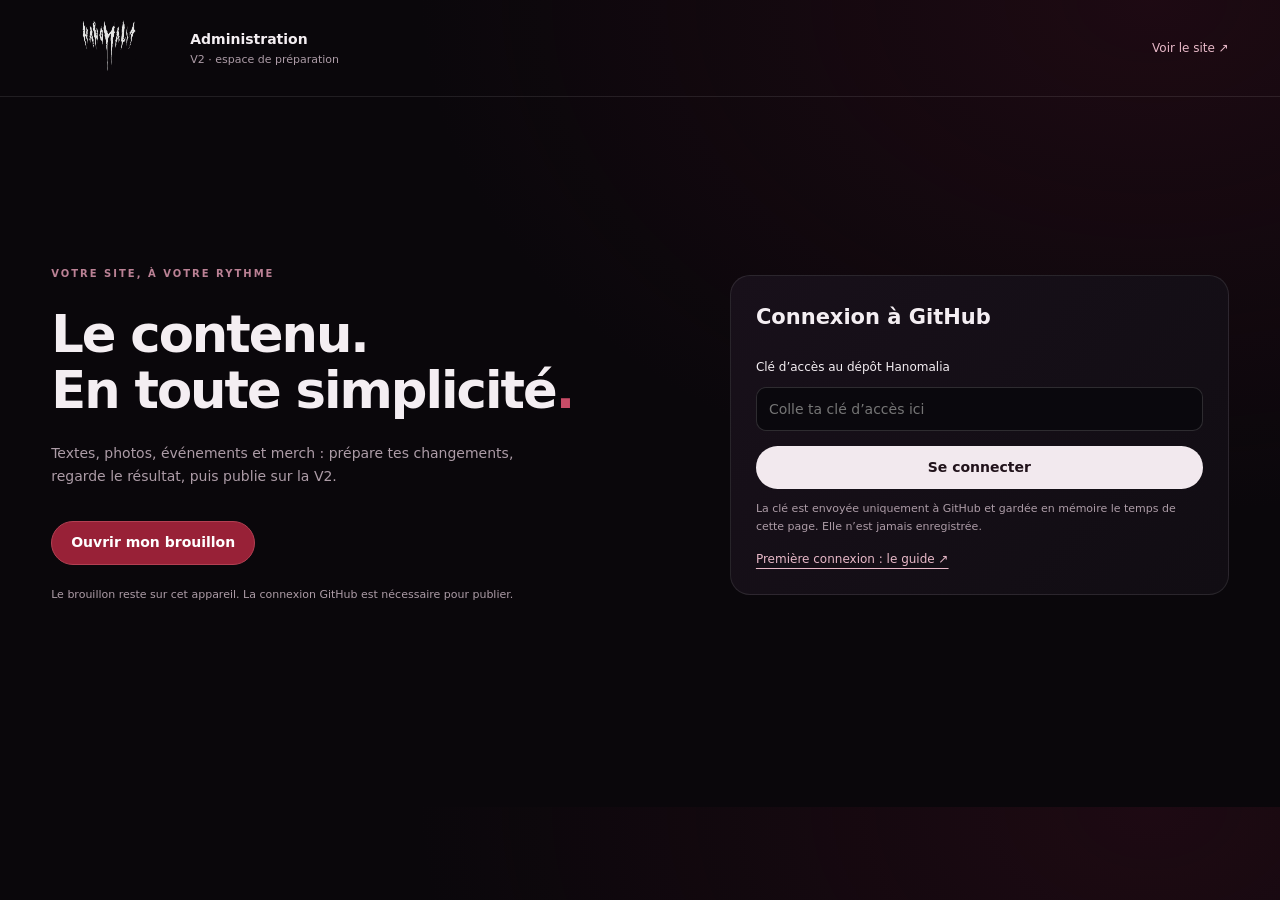
==== admin/index.html @ 66ea124e "Add GitHub-backed content administration with local drafts, previews and atomic V2 publication" ====
<!doctype html><html lang="fr"><head><meta charset="utf-8"><meta name="viewport" content="width=device-width, initial-scale=1"><meta name="robots" content="noindex,nofollow"><meta http-equiv="Content-Security-Policy" content="default-src 'self'; script-src 'self'; style-src 'self'; img-src 'self' data: blob:; connect-src 'self' https://api.github.com; frame-src 'self'; object-src 'none'; base-uri 'none'; form-action 'none'"><title>Administration — HANOMALIA</title><link rel="stylesheet" href="admin.css"><script type="module" src="admin.mjs"></script></head><body>
<header class="admin-header"><a href="../index.html" class="brand"><img src="../assets/logo-horizontal-blanc.png" alt="HANOMALIA"></a><div><strong>Administration</strong><span>V2 · espace de préparation</span></div><a href="../index.html" target="_blank" rel="noopener">Voir le site ↗</a></header>
<main><section id="welcome" class="welcome"><div class="welcome-copy"><p class="eyebrow">VOTRE SITE, À VOTRE RYTHME</p><h1>Le contenu.<br>En toute simplicité<span>.</span></h1><p>Textes, photos, événements et merch : prépare tes changements, regarde le résultat, puis publie sur la V2.</p><button id="open-draft" class="primary">Ouvrir mon brouillon</button><p class="hint">Le brouillon reste sur cet appareil. La connexion GitHub est nécessaire pour publier.</p></div><form id="login-form" class="login-card"><h2>Connexion à GitHub</h2><label for="access-key">Clé d’accès au dépôt Hanomalia</label><input id="access-key" type="password" autocomplete="off" spellcheck="false" placeholder="Colle ta clé d’accès ici" required><button type="submit" class="light">Se connecter</button><p class="hint">La clé est envoyée uniquement à GitHub et gardée en mémoire le temps de cette page. Elle n’est jamais enregistrée.</p><a href="guide.html" target="_blank" rel="noopener">Première connexion : le guide ↗</a><p id="login-error" class="error" role="alert"></p></form></section>
<section id="workspace" hidden><div class="workspace-top"><div><p class="eyebrow">ATELIER HANOMALIA</p><h1 id="section-title">Textes & images</h1><p id="connection-state"></p></div><button id="connect-button" class="outline">Se connecter pour publier</button><button id="logout-button" class="outline" hidden>Se déconnecter</button></div>
<nav class="tabs" aria-label="Rubriques de l’administration"><button data-tab="pages" class="active" aria-pressed="true">Textes & images</button><button data-tab="merch" aria-pressed="false">Merch</button><button data-tab="gallery" aria-pressed="false">Galerie</button></nav>
<div class="action-bar"><button id="save-draft" class="outline">Enregistrer le brouillon</button><button id="preview-button" class="outline">Prévisualiser</button><button id="publish-button" class="primary" disabled>Publier sur la V2</button><span id="save-status" role="status" aria-live="polite"></span></div>
<p id="workspace-error" class="error" role="alert"></p><div id="editor"></div>
<details class="backup-tools"><summary>Sauvegardes et récupération</summary><p>Exporte une copie pour garder ton brouillon et ses nouvelles images sur ton ordinateur.</p><button id="export-button" class="outline">Exporter une sauvegarde</button><label class="file-label">Importer une sauvegarde<input id="import-backup" type="file" accept="application/json,.json"></label><button id="reload-remote" class="outline">Recharger la version GitHub</button><a href="guide.html" target="_blank" rel="noopener">Guide d’utilisation ↗</a></details></section>
<p id="initial-error" class="error" role="alert"></p>
</main>
<dialog id="preview-dialog" class="preview-dialog"><div class="preview-toolbar"><label for="preview-page">Page</label><select id="preview-page"><option value="index.html">Accueil</option><option value="groupe.html">Le groupe</option><option value="membres.html">Membres</option><option value="live.html">Nos titres</option><option value="merch.html">Merch</option><option value="galerie.html">Galerie</option></select><button id="preview-refresh" class="outline">Actualiser l’aperçu</button><button id="preview-close" class="light">Fermer</button></div><iframe id="preview-frame" title="Aperçu du brouillon" sandbox="allow-scripts allow-same-origin"></iframe></dialog>
</body></html>
---- admin/admin.css ----
:root{color-scheme:dark;--bg:#0a070b;--panel:#151017;--line:#ffffff18;--muted:#ad9ca7;--red:#a42036;--white:#f4eef2}*{box-sizing:border-box}body{margin:0;background:radial-gradient(ellipse at 90% 0,#3b0e1e66,transparent 45%),var(--bg);color:var(--white);font:14px/1.6 system-ui,-apple-system,Segoe UI,sans-serif}a{color:#e8b9c8;text-underline-offset:5px}button,input,textarea,select{font:inherit}button,.file-label{cursor:pointer}button{border-radius:30px;padding:11px 19px;border:1px solid var(--line);font-weight:650;line-height:1.4}button:hover:not(:disabled){filter:brightness(1.16)}button:disabled{opacity:.4;cursor:not-allowed}a:focus-visible,button:focus-visible,input:focus-visible,textarea:focus-visible,select:focus-visible,summary:focus-visible{outline:2px solid #e8849c;outline-offset:4px}[hidden]{display:none!important}.primary{background:#982137;color:white;border-color:#b34053}.light{background:#f2e9ee;color:#21131b}.outline{background:#ffffff06;color:#eee0e8}.admin-header{display:flex;align-items:center;gap:24px;padding:18px 4vw;border-bottom:1px solid var(--line)}.admin-header .brand img{width:115px;height:54px;object-fit:contain}.admin-header>div{display:flex;flex-direction:column}.admin-header>div span{font-size:11px;color:var(--muted)}.admin-header>a:last-child{margin-left:auto;font-size:12px;text-decoration:none}main{max-width:1280px;margin:auto;padding:45px 4vw 80px}.welcome{min-height:65vh;display:grid;grid-template-columns:1.2fr 1fr;gap:80px;align-items:center}.eyebrow{font-size:10px;letter-spacing:2px;color:#bb8195;font-weight:650}.welcome h1{font-size:clamp(36px,4vw,58px);line-height:1.1;letter-spacing:-2px;margin:24px 0}.welcome h1 span{color:#c84c67}.welcome-copy>p:not(.eyebrow){color:var(--muted);max-width:500px}.welcome-copy>button{margin:20px 0 10px}.hint{font-size:11px;color:var(--muted)}.login-card,.card,.field-group,.backup-tools{background:linear-gradient(135deg,#18101a,#110d13);border:1px solid var(--line);border-radius:20px;padding:25px}.login-card h2{margin:0 0 24px}.login-card label{display:block;margin-bottom:9px;font-size:12px}.login-card>button{width:100%;margin-top:15px}.login-card>a{font-size:12px}input,textarea,select{border:1px solid #ffffff25;border-radius:10px;background:#0a080d;color:#f2eaf0;padding:10px 12px;width:100%;min-width:0}textarea{min-height:88px;resize:vertical}input[type=checkbox]{width:18px;height:18px;accent-color:#a42036}.workspace-top{display:flex;align-items:center;gap:18px;margin-bottom:28px}.workspace-top>div{flex:1}.workspace-top h1{font-size:34px;line-height:1.2;margin:8px 0}.workspace-top p:last-child{font-size:12px;color:var(--muted)}.tabs{display:flex;gap:10px;padding-bottom:20px;border-bottom:1px solid var(--line);margin-bottom:22px}.tabs button{background:transparent;color:var(--muted)}.tabs button.active{background:#59132455;color:white;border-color:#a33950}.action-bar{display:flex;gap:10px;align-items:center;flex-wrap:wrap;margin-bottom:30px}.action-bar>span{font-size:11px;color:#c2a5b2}.page-selector{display:flex;align-items:center;gap:20px;margin-bottom:25px}.page-selector select{max-width:350px}.editor-note{font-size:12px;color:var(--muted);margin-bottom:25px}.field-group{margin:0 0 16px}.field-group>summary{font-weight:700;cursor:pointer;list-style-position:outside;margin-left:10px}.field-group[open]>summary{margin-bottom:25px}.field{display:flex;flex-direction:column;gap:8px;margin:0 0 20px;min-width:0}.field>span{font-size:12px;color:#cdbcc6}.field:last-child{margin-bottom:0}.check-field{display:flex;align-items:center;gap:10px;margin:14px 0;color:#cdbcc6;font-size:12px}.media-editor{display:grid;grid-template-columns:110px minmax(0,1fr);gap:20px;align-items:start;margin-bottom:20px}.media-editor img,.no-image{width:110px;height:130px;object-fit:cover;border-radius:12px;background:#09070b;border:1px solid var(--line)}.no-image{display:grid;place-items:center;text-align:center;color:var(--muted);font-size:11px;padding:8px}.media-editor .media-controls{min-width:0}.media-editor details{font-size:11px;color:var(--muted);margin-top:14px}.media-editor details input{margin-top:10px}.file-label{display:inline-flex;align-items:center;gap:12px;border:1px solid #ffffff29;border-radius:25px;padding:8px 14px;color:#e6c6d5;font-size:12px;flex-wrap:wrap}.file-label input{width:210px;padding:0;border:0;background:none;font-size:10px}.cards-list{display:grid;gap:22px}.card-top{display:flex;align-items:center;justify-content:space-between;gap:20px;margin-bottom:24px}.card-top h2{font-size:23px;margin:0;letter-spacing:-.4px}.small-actions{display:flex;gap:7px;flex-shrink:0}.small-actions button{padding:7px 12px;font-size:11px;background:#ffffff05;color:#d6b8c7}.small-actions .danger{color:#eb94a9}.two-columns{display:grid;grid-template-columns:1fr 1fr;gap:0 20px}.add-button{margin:22px 0}.album-photo-grid{display:grid;grid-template-columns:repeat(3,minmax(0,1fr));gap:15px;margin-top:22px}.photo-edit{border:1px solid var(--line);border-radius:14px;padding:13px;background:#08070b}.photo-edit>img{width:100%;height:165px;object-fit:cover;border-radius:9px;margin-bottom:13px}.photo-edit .field{margin-bottom:12px}.photo-edit input{font-size:11px;padding:8px}.photo-edit .small-actions{margin-bottom:12px}.photo-edit .file-label{font-size:10px;padding:6px 9px}.photo-edit .file-label input{width:100%;max-width:170px}.backup-tools{margin-top:40px;font-size:12px;color:var(--muted)}.backup-tools>summary{cursor:pointer;color:#ead8e2}.backup-tools button,.backup-tools .file-label{margin:10px 10px 10px 0}.error{color:#ffadc0;white-space:pre-line}.error:empty{display:none}.preview-dialog{width:96vw;height:94vh;max-width:none;max-height:none;border:1px solid #ffffff22;border-radius:20px;padding:0;background:#0b080d;color:white}.preview-dialog[open]{display:flex;flex-direction:column}.preview-dialog::backdrop{background:#000d}.preview-toolbar{display:flex;align-items:center;gap:12px;padding:13px 18px}.preview-toolbar select{max-width:240px}.preview-toolbar button:last-child{margin-left:auto}.preview-dialog iframe{width:100%;flex:1;min-height:0;border:0;background:#080608}.guide{max-width:800px}.guide h1{font-size:36px;line-height:1.2}.guide h2{margin-top:36px}.guide li{margin-bottom:12px}.guide code{color:#f1bacb}.busy{opacity:.65;pointer-events:none}cms-text{white-space:pre-line}
@media(max-width:800px){.welcome{grid-template-columns:1fr;gap:30px}.welcome h1{font-size:42px}.workspace-top{flex-wrap:wrap}.workspace-top>div{flex-basis:100%}.tabs{gap:7px}.tabs button{padding:9px 13px;font-size:12px}.album-photo-grid{grid-template-columns:1fr 1fr}.two-columns{grid-template-columns:1fr}.preview-toolbar{flex-wrap:wrap}.preview-toolbar button{font-size:11px;padding:8px 12px}.card-top{align-items:flex-start;flex-direction:column}.action-bar button{font-size:11px}.admin-header{gap:14px}.admin-header .brand img{width:80px}.admin-header>a:last-child{font-size:10px}}
@media(max-width:460px){main{padding-top:26px}.album-photo-grid{grid-template-columns:1fr}.media-editor{grid-template-columns:80px minmax(0,1fr);gap:12px}.media-editor img,.no-image{width:80px;height:105px}.file-label input{width:140px}.card,.field-group{padding:18px}.backup-tools{padding:18px}.workspace-top h1{font-size:29px}.preview-toolbar label{font-size:11px}.preview-toolbar select{max-width:160px}}
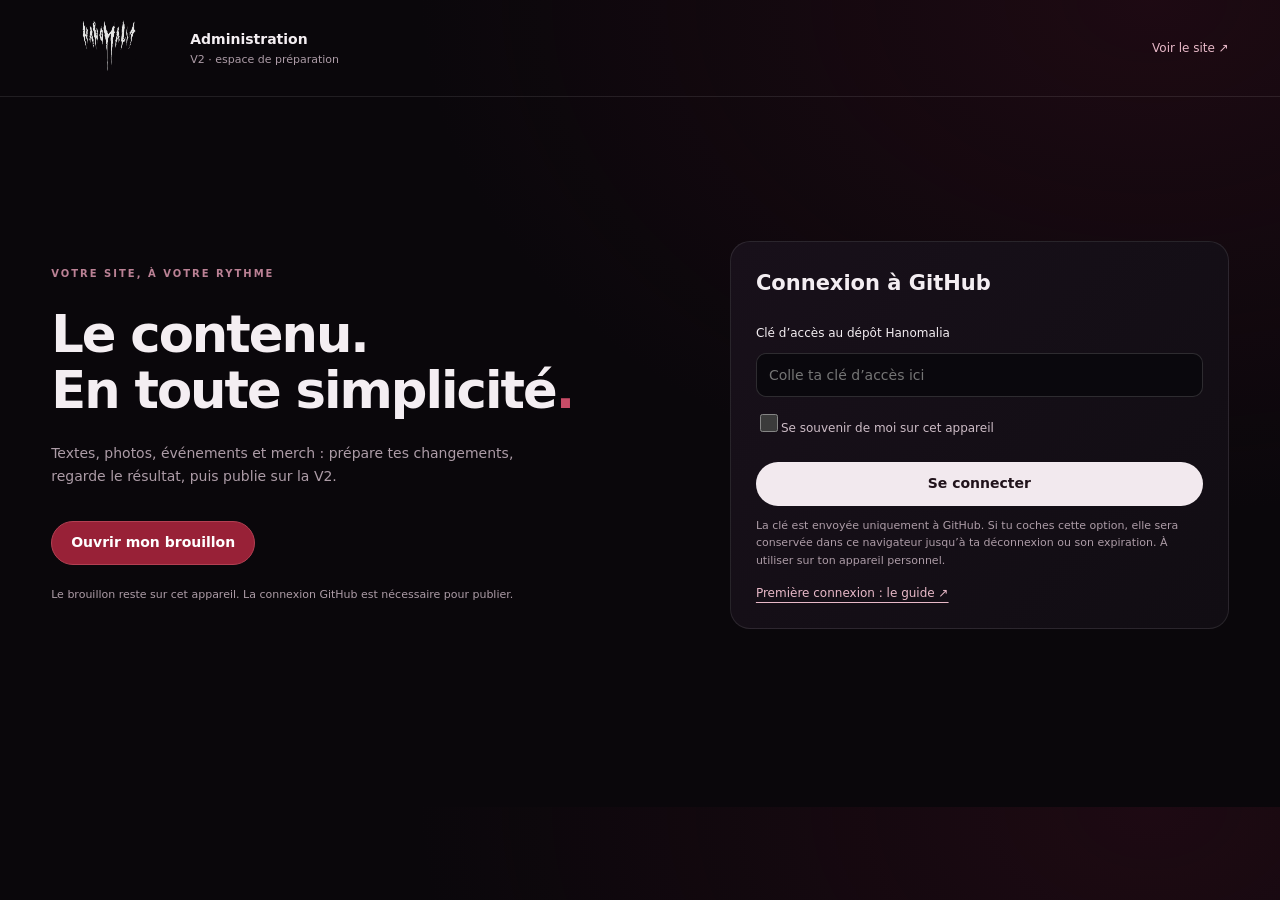
==== commit 25cc8f4c: "Remember GitHub admin login on this device with explicit opt-in and logout cleanup" ====
--- a/admin/index.html
+++ b/admin/index.html
@@ -1,12 +1,12 @@
-<!doctype html><html lang="fr"><head><meta charset="utf-8"><meta name="viewport" content="width=device-width, initial-scale=1"><meta name="robots" content="noindex,nofollow"><meta http-equiv="Content-Security-Policy" content="default-src 'self'; script-src 'self'; style-src 'self'; img-src 'self' data: blob:; connect-src 'self' https://api.github.com; frame-src 'self'; object-src 'none'; base-uri 'none'; form-action 'none'"><title>Administration — HANOMALIA</title><link rel="stylesheet" href="admin.css"><script type="module" src="admin.mjs"></script></head><body>
-<header class="admin-header"><a href="../index.html" class="brand"><img src="../assets/logo-horizontal-blanc.png" alt="HANOMALIA"></a><div><strong>Administration</strong><span>V2 · espace de préparation</span></div><a href="../index.html" target="_blank" rel="noopener">Voir le site ↗</a></header>
-<main><section id="welcome" class="welcome"><div class="welcome-copy"><p class="eyebrow">VOTRE SITE, À VOTRE RYTHME</p><h1>Le contenu.<br>En toute simplicité<span>.</span></h1><p>Textes, photos, événements et merch : prépare tes changements, regarde le résultat, puis publie sur la V2.</p><button id="open-draft" class="primary">Ouvrir mon brouillon</button><p class="hint">Le brouillon reste sur cet appareil. La connexion GitHub est nécessaire pour publier.</p></div><form id="login-form" class="login-card"><h2>Connexion à GitHub</h2><label for="access-key">Clé d’accès au dépôt Hanomalia</label><input id="access-key" type="password" autocomplete="off" spellcheck="false" placeholder="Colle ta clé d’accès ici" required><button type="submit" class="light">Se connecter</button><p class="hint">La clé est envoyée uniquement à GitHub et gardée en mémoire le temps de cette page. Elle n’est jamais enregistrée.</p><a href="guide.html" target="_blank" rel="noopener">Première connexion : le guide ↗</a><p id="login-error" class="error" role="alert"></p></form></section>
-<section id="workspace" hidden><div class="workspace-top"><div><p class="eyebrow">ATELIER HANOMALIA</p><h1 id="section-title">Textes & images</h1><p id="connection-state"></p></div><button id="connect-button" class="outline">Se connecter pour publier</button><button id="logout-button" class="outline" hidden>Se déconnecter</button></div>
-<nav class="tabs" aria-label="Rubriques de l’administration"><button data-tab="pages" class="active" aria-pressed="true">Textes & images</button><button data-tab="merch" aria-pressed="false">Merch</button><button data-tab="gallery" aria-pressed="false">Galerie</button></nav>
-<div class="action-bar"><button id="save-draft" class="outline">Enregistrer le brouillon</button><button id="preview-button" class="outline">Prévisualiser</button><button id="publish-button" class="primary" disabled>Publier sur la V2</button><span id="save-status" role="status" aria-live="polite"></span></div>
-<p id="workspace-error" class="error" role="alert"></p><div id="editor"></div>
-<details class="backup-tools"><summary>Sauvegardes et récupération</summary><p>Exporte une copie pour garder ton brouillon et ses nouvelles images sur ton ordinateur.</p><button id="export-button" class="outline">Exporter une sauvegarde</button><label class="file-label">Importer une sauvegarde<input id="import-backup" type="file" accept="application/json,.json"></label><button id="reload-remote" class="outline">Recharger la version GitHub</button><a href="guide.html" target="_blank" rel="noopener">Guide d’utilisation ↗</a></details></section>
-<p id="initial-error" class="error" role="alert"></p>
-</main>
-<dialog id="preview-dialog" class="preview-dialog"><div class="preview-toolbar"><label for="preview-page">Page</label><select id="preview-page"><option value="index.html">Accueil</option><option value="groupe.html">Le groupe</option><option value="membres.html">Membres</option><option value="live.html">Nos titres</option><option value="merch.html">Merch</option><option value="galerie.html">Galerie</option></select><button id="preview-refresh" class="outline">Actualiser l’aperçu</button><button id="preview-close" class="light">Fermer</button></div><iframe id="preview-frame" title="Aperçu du brouillon" sandbox="allow-scripts allow-same-origin"></iframe></dialog>
-</body></html>
+<!doctype html><html lang="fr"><head><meta charset="utf-8"><meta name="viewport" content="width=device-width, initial-scale=1"><meta name="robots" content="noindex,nofollow"><meta http-equiv="Content-Security-Policy" content="default-src 'self'; script-src 'self'; style-src 'self'; img-src 'self' data: blob:; connect-src 'self' https://api.github.com; frame-src 'self'; object-src 'none'; base-uri 'none'; form-action 'none'"><title>Administration — HANOMALIA</title><link rel="stylesheet" href="admin.css"><script type="module" src="admin.mjs"></script></head><body>
+<header class="admin-header"><a href="../index.html" class="brand"><img src="../assets/logo-horizontal-blanc.png" alt="HANOMALIA"></a><div><strong>Administration</strong><span>V2 · espace de préparation</span></div><a href="../index.html" target="_blank" rel="noopener">Voir le site ↗</a></header>
+<main><section id="welcome" class="welcome"><div class="welcome-copy"><p class="eyebrow">VOTRE SITE, À VOTRE RYTHME</p><h1>Le contenu.<br>En toute simplicité<span>.</span></h1><p>Textes, photos, événements et merch : prépare tes changements, regarde le résultat, puis publie sur la V2.</p><button id="open-draft" class="primary">Ouvrir mon brouillon</button><p class="hint">Le brouillon reste sur cet appareil. La connexion GitHub est nécessaire pour publier.</p></div><form id="login-form" class="login-card"><h2>Connexion à GitHub</h2><label for="access-key">Clé d’accès au dépôt Hanomalia</label><input id="access-key" type="password" autocomplete="off" spellcheck="false" placeholder="Colle ta clé d’accès ici" required><label class="check-field"><input id="remember-key" type="checkbox"><span>Se souvenir de moi sur cet appareil</span></label><button type="submit" class="light">Se connecter</button><p class="hint">La clé est envoyée uniquement à GitHub. Si tu coches cette option, elle sera conservée dans ce navigateur jusqu’à ta déconnexion ou son expiration. À utiliser sur ton appareil personnel.</p><a href="guide.html" target="_blank" rel="noopener">Première connexion : le guide ↗</a><button id="retry-saved-login" type="button" class="outline" hidden>Réessayer la connexion mémorisée</button><button id="forget-key" type="button" class="outline" hidden>Oublier la clé sur cet appareil</button><p id="login-error" class="error" role="alert"></p></form></section>
+<section id="workspace" hidden><div class="workspace-top"><div><p class="eyebrow">ATELIER HANOMALIA</p><h1 id="section-title">Textes & images</h1><p id="connection-state"></p></div><button id="connect-button" class="outline">Se connecter pour publier</button><button id="logout-button" class="outline" hidden>Se déconnecter</button></div>
+<nav class="tabs" aria-label="Rubriques de l’administration"><button data-tab="pages" class="active" aria-pressed="true">Textes & images</button><button data-tab="merch" aria-pressed="false">Merch</button><button data-tab="gallery" aria-pressed="false">Galerie</button><button data-tab="versions" aria-pressed="false">Versions</button></nav>
+<div class="action-bar"><button id="save-draft" class="outline">Enregistrer le brouillon</button><button id="preview-button" class="outline">Prévisualiser</button><button id="publish-button" class="primary" disabled>Publier sur la V2</button><span id="save-status" role="status" aria-live="polite"></span></div>
+<p id="workspace-error" class="error" role="alert"></p><div id="editor"></div>
+<details class="backup-tools"><summary>Sauvegardes et récupération</summary><p>Exporte une copie pour garder ton brouillon et ses nouvelles images sur ton ordinateur.</p><button id="export-button" class="outline">Exporter une sauvegarde</button><label class="file-label">Importer une sauvegarde<input id="import-backup" type="file" accept="application/json,.json"></label><button id="reload-remote" class="outline">Recharger la version GitHub</button><a href="guide.html" target="_blank" rel="noopener">Guide d’utilisation ↗</a></details></section>
+<p id="initial-error" class="error" role="alert"></p>
+</main>
+<dialog id="preview-dialog" class="preview-dialog"><div class="preview-toolbar"><label for="preview-page">Page</label><select id="preview-page"><option value="index.html">Accueil</option><option value="groupe.html">Le groupe</option><option value="membres.html">Membres</option><option value="live.html">Nos titres</option><option value="merch.html">Merch</option><option value="galerie.html">Galerie</option></select><button id="preview-refresh" class="outline">Actualiser l’aperçu</button><button id="preview-close" class="light">Fermer</button></div><iframe id="preview-frame" title="Aperçu du brouillon" sandbox="allow-scripts allow-same-origin"></iframe></dialog>
+</body></html>
--- a/admin/admin.css
+++ b/admin/admin.css
@@ -1,3 +1,5 @@
-:root{color-scheme:dark;--bg:#0a070b;--panel:#151017;--line:#ffffff18;--muted:#ad9ca7;--red:#a42036;--white:#f4eef2}*{box-sizing:border-box}body{margin:0;background:radial-gradient(ellipse at 90% 0,#3b0e1e66,transparent 45%),var(--bg);color:var(--white);font:14px/1.6 system-ui,-apple-system,Segoe UI,sans-serif}a{color:#e8b9c8;text-underline-offset:5px}button,input,textarea,select{font:inherit}button,.file-label{cursor:pointer}button{border-radius:30px;padding:11px 19px;border:1px solid var(--line);font-weight:650;line-height:1.4}button:hover:not(:disabled){filter:brightness(1.16)}button:disabled{opacity:.4;cursor:not-allowed}a:focus-visible,button:focus-visible,input:focus-visible,textarea:focus-visible,select:focus-visible,summary:focus-visible{outline:2px solid #e8849c;outline-offset:4px}[hidden]{display:none!important}.primary{background:#982137;color:white;border-color:#b34053}.light{background:#f2e9ee;color:#21131b}.outline{background:#ffffff06;color:#eee0e8}.admin-header{display:flex;align-items:center;gap:24px;padding:18px 4vw;border-bottom:1px solid var(--line)}.admin-header .brand img{width:115px;height:54px;object-fit:contain}.admin-header>div{display:flex;flex-direction:column}.admin-header>div span{font-size:11px;color:var(--muted)}.admin-header>a:last-child{margin-left:auto;font-size:12px;text-decoration:none}main{max-width:1280px;margin:auto;padding:45px 4vw 80px}.welcome{min-height:65vh;display:grid;grid-template-columns:1.2fr 1fr;gap:80px;align-items:center}.eyebrow{font-size:10px;letter-spacing:2px;color:#bb8195;font-weight:650}.welcome h1{font-size:clamp(36px,4vw,58px);line-height:1.1;letter-spacing:-2px;margin:24px 0}.welcome h1 span{color:#c84c67}.welcome-copy>p:not(.eyebrow){color:var(--muted);max-width:500px}.welcome-copy>button{margin:20px 0 10px}.hint{font-size:11px;color:var(--muted)}.login-card,.card,.field-group,.backup-tools{background:linear-gradient(135deg,#18101a,#110d13);border:1px solid var(--line);border-radius:20px;padding:25px}.login-card h2{margin:0 0 24px}.login-card label{display:block;margin-bottom:9px;font-size:12px}.login-card>button{width:100%;margin-top:15px}.login-card>a{font-size:12px}input,textarea,select{border:1px solid #ffffff25;border-radius:10px;background:#0a080d;color:#f2eaf0;padding:10px 12px;width:100%;min-width:0}textarea{min-height:88px;resize:vertical}input[type=checkbox]{width:18px;height:18px;accent-color:#a42036}.workspace-top{display:flex;align-items:center;gap:18px;margin-bottom:28px}.workspace-top>div{flex:1}.workspace-top h1{font-size:34px;line-height:1.2;margin:8px 0}.workspace-top p:last-child{font-size:12px;color:var(--muted)}.tabs{display:flex;gap:10px;padding-bottom:20px;border-bottom:1px solid var(--line);margin-bottom:22px}.tabs button{background:transparent;color:var(--muted)}.tabs button.active{background:#59132455;color:white;border-color:#a33950}.action-bar{display:flex;gap:10px;align-items:center;flex-wrap:wrap;margin-bottom:30px}.action-bar>span{font-size:11px;color:#c2a5b2}.page-selector{display:flex;align-items:center;gap:20px;margin-bottom:25px}.page-selector select{max-width:350px}.editor-note{font-size:12px;color:var(--muted);margin-bottom:25px}.field-group{margin:0 0 16px}.field-group>summary{font-weight:700;cursor:pointer;list-style-position:outside;margin-left:10px}.field-group[open]>summary{margin-bottom:25px}.field{display:flex;flex-direction:column;gap:8px;margin:0 0 20px;min-width:0}.field>span{font-size:12px;color:#cdbcc6}.field:last-child{margin-bottom:0}.check-field{display:flex;align-items:center;gap:10px;margin:14px 0;color:#cdbcc6;font-size:12px}.media-editor{display:grid;grid-template-columns:110px minmax(0,1fr);gap:20px;align-items:start;margin-bottom:20px}.media-editor img,.no-image{width:110px;height:130px;object-fit:cover;border-radius:12px;background:#09070b;border:1px solid var(--line)}.no-image{display:grid;place-items:center;text-align:center;color:var(--muted);font-size:11px;padding:8px}.media-editor .media-controls{min-width:0}.media-editor details{font-size:11px;color:var(--muted);margin-top:14px}.media-editor details input{margin-top:10px}.file-label{display:inline-flex;align-items:center;gap:12px;border:1px solid #ffffff29;border-radius:25px;padding:8px 14px;color:#e6c6d5;font-size:12px;flex-wrap:wrap}.file-label input{width:210px;padding:0;border:0;background:none;font-size:10px}.cards-list{display:grid;gap:22px}.card-top{display:flex;align-items:center;justify-content:space-between;gap:20px;margin-bottom:24px}.card-top h2{font-size:23px;margin:0;letter-spacing:-.4px}.small-actions{display:flex;gap:7px;flex-shrink:0}.small-actions button{padding:7px 12px;font-size:11px;background:#ffffff05;color:#d6b8c7}.small-actions .danger{color:#eb94a9}.two-columns{display:grid;grid-template-columns:1fr 1fr;gap:0 20px}.add-button{margin:22px 0}.album-photo-grid{display:grid;grid-template-columns:repeat(3,minmax(0,1fr));gap:15px;margin-top:22px}.photo-edit{border:1px solid var(--line);border-radius:14px;padding:13px;background:#08070b}.photo-edit>img{width:100%;height:165px;object-fit:cover;border-radius:9px;margin-bottom:13px}.photo-edit .field{margin-bottom:12px}.photo-edit input{font-size:11px;padding:8px}.photo-edit .small-actions{margin-bottom:12px}.photo-edit .file-label{font-size:10px;padding:6px 9px}.photo-edit .file-label input{width:100%;max-width:170px}.backup-tools{margin-top:40px;font-size:12px;color:var(--muted)}.backup-tools>summary{cursor:pointer;color:#ead8e2}.backup-tools button,.backup-tools .file-label{margin:10px 10px 10px 0}.error{color:#ffadc0;white-space:pre-line}.error:empty{display:none}.preview-dialog{width:96vw;height:94vh;max-width:none;max-height:none;border:1px solid #ffffff22;border-radius:20px;padding:0;background:#0b080d;color:white}.preview-dialog[open]{display:flex;flex-direction:column}.preview-dialog::backdrop{background:#000d}.preview-toolbar{display:flex;align-items:center;gap:12px;padding:13px 18px}.preview-toolbar select{max-width:240px}.preview-toolbar button:last-child{margin-left:auto}.preview-dialog iframe{width:100%;flex:1;min-height:0;border:0;background:#080608}.guide{max-width:800px}.guide h1{font-size:36px;line-height:1.2}.guide h2{margin-top:36px}.guide li{margin-bottom:12px}.guide code{color:#f1bacb}.busy{opacity:.65;pointer-events:none}cms-text{white-space:pre-line}
-@media(max-width:800px){.welcome{grid-template-columns:1fr;gap:30px}.welcome h1{font-size:42px}.workspace-top{flex-wrap:wrap}.workspace-top>div{flex-basis:100%}.tabs{gap:7px}.tabs button{padding:9px 13px;font-size:12px}.album-photo-grid{grid-template-columns:1fr 1fr}.two-columns{grid-template-columns:1fr}.preview-toolbar{flex-wrap:wrap}.preview-toolbar button{font-size:11px;padding:8px 12px}.card-top{align-items:flex-start;flex-direction:column}.action-bar button{font-size:11px}.admin-header{gap:14px}.admin-header .brand img{width:80px}.admin-header>a:last-child{font-size:10px}}
-@media(max-width:460px){main{padding-top:26px}.album-photo-grid{grid-template-columns:1fr}.media-editor{grid-template-columns:80px minmax(0,1fr);gap:12px}.media-editor img,.no-image{width:80px;height:105px}.file-label input{width:140px}.card,.field-group{padding:18px}.backup-tools{padding:18px}.workspace-top h1{font-size:29px}.preview-toolbar label{font-size:11px}.preview-toolbar select{max-width:160px}}
+:root{color-scheme:dark;--bg:#0a070b;--panel:#151017;--line:#ffffff18;--muted:#ad9ca7;--red:#a42036;--white:#f4eef2}*{box-sizing:border-box}body{margin:0;background:radial-gradient(ellipse at 90% 0,#3b0e1e66,transparent 45%),var(--bg);color:var(--white);font:14px/1.6 system-ui,-apple-system,Segoe UI,sans-serif}a{color:#e8b9c8;text-underline-offset:5px}button,input,textarea,select{font:inherit}button,.file-label{cursor:pointer}button{border-radius:30px;padding:11px 19px;border:1px solid var(--line);font-weight:650;line-height:1.4}button:hover:not(:disabled){filter:brightness(1.16)}button:disabled{opacity:.4;cursor:not-allowed}a:focus-visible,button:focus-visible,input:focus-visible,textarea:focus-visible,select:focus-visible,summary:focus-visible{outline:2px solid #e8849c;outline-offset:4px}[hidden]{display:none!important}.primary{background:#982137;color:white;border-color:#b34053}.light{background:#f2e9ee;color:#21131b}.outline{background:#ffffff06;color:#eee0e8}.admin-header{display:flex;align-items:center;gap:24px;padding:18px 4vw;border-bottom:1px solid var(--line)}.admin-header .brand img{width:115px;height:54px;object-fit:contain}.admin-header>div{display:flex;flex-direction:column}.admin-header>div span{font-size:11px;color:var(--muted)}.admin-header>a:last-child{margin-left:auto;font-size:12px;text-decoration:none}main{max-width:1280px;margin:auto;padding:45px 4vw 80px}.welcome{min-height:65vh;display:grid;grid-template-columns:1.2fr 1fr;gap:80px;align-items:center}.eyebrow{font-size:10px;letter-spacing:2px;color:#bb8195;font-weight:650}.welcome h1{font-size:clamp(36px,4vw,58px);line-height:1.1;letter-spacing:-2px;margin:24px 0}.welcome h1 span{color:#c84c67}.welcome-copy>p:not(.eyebrow){color:var(--muted);max-width:500px}.welcome-copy>button{margin:20px 0 10px}.hint{font-size:11px;color:var(--muted)}.login-card,.card,.field-group,.backup-tools{background:linear-gradient(135deg,#18101a,#110d13);border:1px solid var(--line);border-radius:20px;padding:25px}.login-card h2{margin:0 0 24px}.login-card label{display:block;margin-bottom:9px;font-size:12px}.login-card>button{width:100%;margin-top:15px}.login-card>a{font-size:12px}input,textarea,select{border:1px solid #ffffff25;border-radius:10px;background:#0a080d;color:#f2eaf0;padding:10px 12px;width:100%;min-width:0}textarea{min-height:88px;resize:vertical}input[type=checkbox]{width:18px;height:18px;accent-color:#a42036}.workspace-top{display:flex;align-items:center;gap:18px;margin-bottom:28px}.workspace-top>div{flex:1}.workspace-top h1{font-size:34px;line-height:1.2;margin:8px 0}.workspace-top p:last-child{font-size:12px;color:var(--muted)}.tabs{display:flex;gap:10px;padding-bottom:20px;border-bottom:1px solid var(--line);margin-bottom:22px}.tabs button{background:transparent;color:var(--muted)}.tabs button.active{background:#59132455;color:white;border-color:#a33950}.action-bar{display:flex;gap:10px;align-items:center;flex-wrap:wrap;margin-bottom:30px}.action-bar>span{font-size:11px;color:#c2a5b2}.page-selector{display:flex;align-items:center;gap:20px;margin-bottom:25px}.page-selector select{max-width:350px}.editor-note{font-size:12px;color:var(--muted);margin-bottom:25px}.field-group{margin:0 0 16px}.field-group>summary{font-weight:700;cursor:pointer;list-style-position:outside;margin-left:10px}.field-group[open]>summary{margin-bottom:25px}.field{display:flex;flex-direction:column;gap:8px;margin:0 0 20px;min-width:0}.field>span{font-size:12px;color:#cdbcc6}.field:last-child{margin-bottom:0}.check-field{display:flex;align-items:center;gap:10px;margin:14px 0;color:#cdbcc6;font-size:12px}.media-editor{display:grid;grid-template-columns:110px minmax(0,1fr);gap:20px;align-items:start;margin-bottom:20px}.media-editor img,.no-image{width:110px;height:130px;object-fit:cover;border-radius:12px;background:#09070b;border:1px solid var(--line)}.no-image{display:grid;place-items:center;text-align:center;color:var(--muted);font-size:11px;padding:8px}.media-editor .media-controls{min-width:0}.media-editor details{font-size:11px;color:var(--muted);margin-top:14px}.media-editor details input{margin-top:10px}.file-label{display:inline-flex;align-items:center;gap:12px;border:1px solid #ffffff29;border-radius:25px;padding:8px 14px;color:#e6c6d5;font-size:12px;flex-wrap:wrap}.file-label input{width:210px;padding:0;border:0;background:none;font-size:10px}.cards-list{display:grid;gap:22px}.card-top{display:flex;align-items:center;justify-content:space-between;gap:20px;margin-bottom:24px}.card-top h2{font-size:23px;margin:0;letter-spacing:-.4px}.small-actions{display:flex;gap:7px;flex-shrink:0}.small-actions button{padding:7px 12px;font-size:11px;background:#ffffff05;color:#d6b8c7}.small-actions .danger{color:#eb94a9}.two-columns{display:grid;grid-template-columns:1fr 1fr;gap:0 20px}.add-button{margin:22px 0}.album-photo-grid{display:grid;grid-template-columns:repeat(3,minmax(0,1fr));gap:15px;margin-top:22px}.photo-edit{border:1px solid var(--line);border-radius:14px;padding:13px;background:#08070b}.photo-edit>img{width:100%;height:165px;object-fit:cover;border-radius:9px;margin-bottom:13px}.photo-edit .field{margin-bottom:12px}.photo-edit input{font-size:11px;padding:8px}.photo-edit .small-actions{margin-bottom:12px}.photo-edit .file-label{font-size:10px;padding:6px 9px}.photo-edit .file-label input{width:100%;max-width:170px}.backup-tools{margin-top:40px;font-size:12px;color:var(--muted)}.backup-tools>summary{cursor:pointer;color:#ead8e2}.backup-tools button,.backup-tools .file-label{margin:10px 10px 10px 0}.error{color:#ffadc0;white-space:pre-line}.error:empty{display:none}.preview-dialog{width:96vw;height:94vh;max-width:none;max-height:none;border:1px solid #ffffff22;border-radius:20px;padding:0;background:#0b080d;color:white}.preview-dialog[open]{display:flex;flex-direction:column}.preview-dialog::backdrop{background:#000d}.preview-toolbar{display:flex;align-items:center;gap:12px;padding:13px 18px}.preview-toolbar select{max-width:240px}.preview-toolbar button:last-child{margin-left:auto}.preview-dialog iframe{width:100%;flex:1;min-height:0;border:0;background:#080608}.guide{max-width:800px}.guide h1{font-size:36px;line-height:1.2}.guide h2{margin-top:36px}.guide li{margin-bottom:12px}.guide code{color:#f1bacb}.busy{opacity:.65;pointer-events:none}cms-text{white-space:pre-line}
+@media(max-width:800px){.welcome{grid-template-columns:1fr;gap:30px}.welcome h1{font-size:42px}.workspace-top{flex-wrap:wrap}.workspace-top>div{flex-basis:100%}.tabs{gap:7px}.tabs button{padding:9px 13px;font-size:12px}.album-photo-grid{grid-template-columns:1fr 1fr}.two-columns{grid-template-columns:1fr}.preview-toolbar{flex-wrap:wrap}.preview-toolbar button{font-size:11px;padding:8px 12px}.card-top{align-items:flex-start;flex-direction:column}.action-bar button{font-size:11px}.admin-header{gap:14px}.admin-header .brand img{width:80px}.admin-header>a:last-child{font-size:10px}}
+@media(max-width:460px){main{padding-top:26px}.album-photo-grid{grid-template-columns:1fr}.media-editor{grid-template-columns:80px minmax(0,1fr);gap:12px}.media-editor img,.no-image{width:80px;height:105px}.file-label input{width:140px}.card,.field-group{padding:18px}.backup-tools{padding:18px}.workspace-top h1{font-size:29px}.preview-toolbar label{font-size:11px}.preview-toolbar select{max-width:160px}}
+
+.tabs{flex-wrap:wrap}.version-list{display:grid;gap:16px;margin-top:22px}.version-card h2{font-size:18px;overflow-wrap:anywhere;margin:0}.version-actions{display:flex;align-items:center;gap:20px;flex-wrap:wrap;margin-top:16px}.version-notice{padding:18px;border:1px solid #ac4159;background:#681c3340;border-radius:14px}.version-badge{display:inline-block;margin:4px 12px 4px 0;font-size:11px;color:#efb1c2}.version-list+.hint{margin-top:20px}
